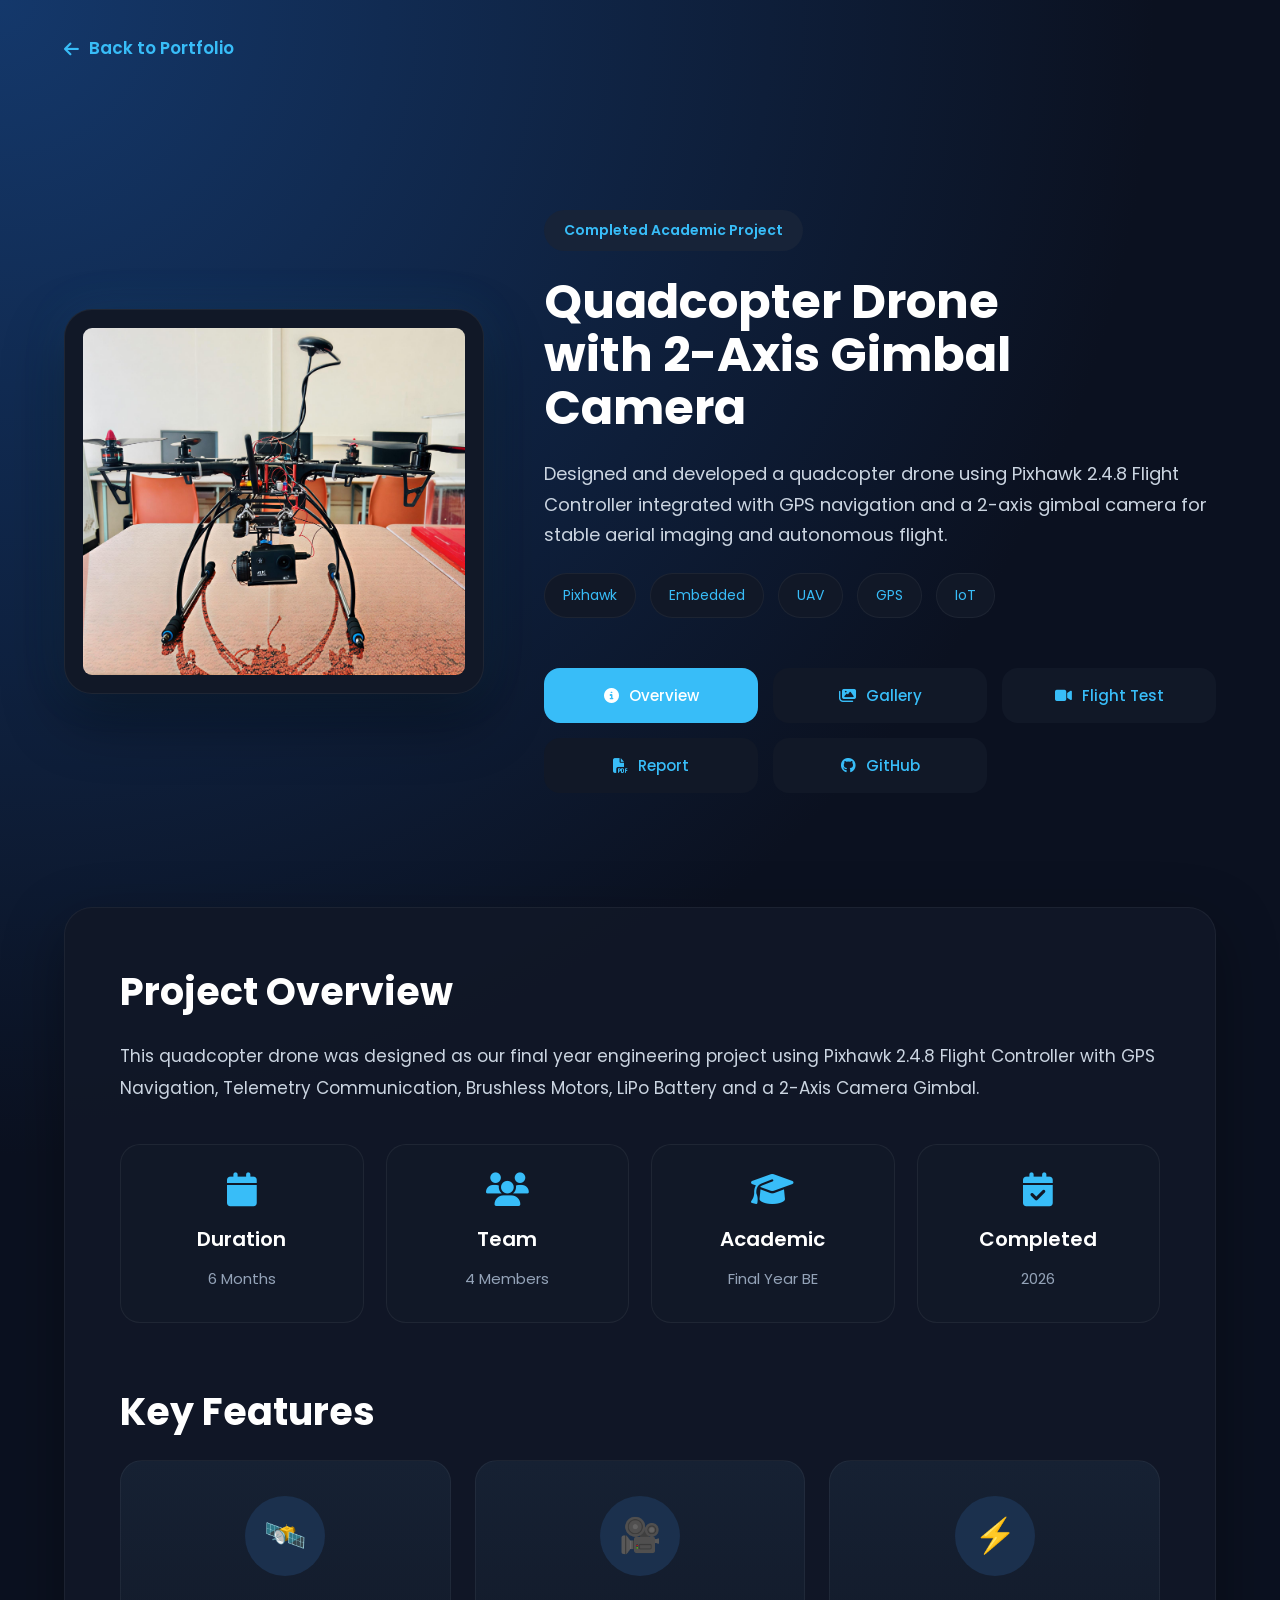
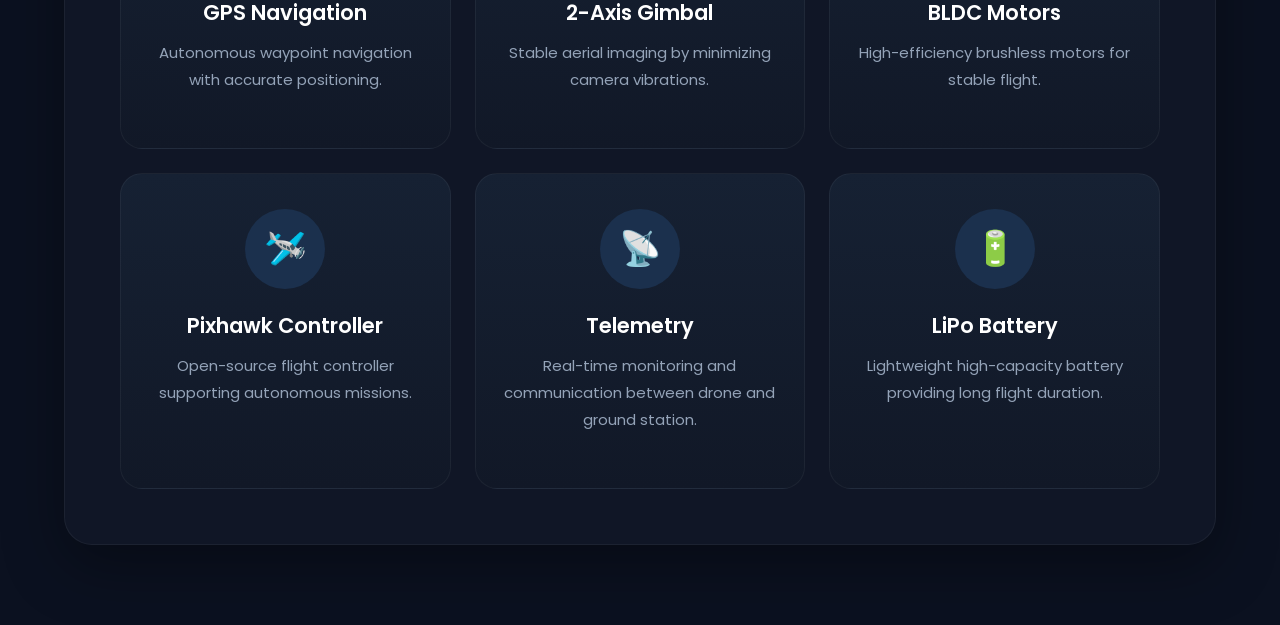
==== project-drone.html @ ba881ea7 "design drone project pages with gallery, videao, and report" ====
<!DOCTYPE html>
<html lang="en">

<head>

    <meta charset="UTF-8">

    <meta name="viewport"
          content="width=device-width, initial-scale=1.0">

    <title>Quadcopter Drone | Shubham Sirsat</title>

    <link rel="stylesheet" href="style.css">

    <link rel="stylesheet" href="css/project.css">

    <link rel="stylesheet"
href="https://cdnjs.cloudflare.com/ajax/libs/font-awesome/6.7.2/css/all.min.css">

</head>

<body>

<!--================ HEADER =================-->

<header class="project-header">

    <a href="index.html#projects"
       class="back-btn">

        <i class="fas fa-arrow-left"></i>

        Back to Portfolio

    </a>

</header>



<!--================ HERO =================-->

<section class="project-hero">

    <!-- LEFT -->

    <div class="project-image">

        <img src="assets/projects/drone/drone-cover.jpg"
             alt="Drone">

    </div>


    <!-- RIGHT -->

    <div class="project-info">

        <span class="project-status">

            Completed Academic Project

        </span>

        <h1>

            Quadcopter Drone
            <br>

            with 2-Axis Gimbal Camera

        </h1>

        <p>

            Designed and developed a quadcopter drone using
            Pixhawk 2.4.8 Flight Controller integrated with
            GPS navigation and a 2-axis gimbal camera
            for stable aerial imaging and autonomous flight.

        </p>


        <div class="project-tags">

            <span>Pixhawk</span>

            <span>Embedded</span>

            <span>UAV</span>

            <span>GPS</span>

            <span>IoT</span>

        </div>


        <!-- ACTION BUTTONS -->

        <div class="hero-buttons">

            <button class="tab-btn active"
                    data-tab="overview">

                <i class="fas fa-circle-info"></i>

                Overview

            </button>

            <button class="tab-btn"
                    data-tab="gallery">

                <i class="fas fa-images"></i>

                Gallery

            </button>

            <button class="tab-btn"
                    data-tab="video">

                <i class="fas fa-video"></i>

                Flight Test

            </button>

            <button class="tab-btn"
                    data-tab="report">

                <i class="fas fa-file-pdf"></i>

                Report

            </button>

            <button class="tab-btn"
                    data-tab="github">

                <i class="fab fa-github"></i>

                GitHub

            </button>

        </div>

    </div>

</section>



<!--================ CONTENT =================-->

<section class="project-content">

    <!-- OVERVIEW -->

    <div class="tab-panel active"
         id="overview">

        <h2>Project Overview</h2>

        <p>

            This quadcopter drone was designed as our
            final year engineering project using Pixhawk 2.4.8
            Flight Controller with GPS Navigation,
            Telemetry Communication,
            Brushless Motors,
            LiPo Battery and a 2-Axis Camera Gimbal.

        </p>



        <!-- DETAILS -->

        <div class="overview-grid">

            <div class="overview-card">

                <i class="fas fa-calendar"></i>

                <h3>Duration</h3>

                <p>6 Months</p>

            </div>

            <div class="overview-card">

                <i class="fas fa-users"></i>

                <h3>Team</h3>

                <p>4 Members</p>

            </div>

            <div class="overview-card">

                <i class="fas fa-graduation-cap"></i>

                <h3>Academic</h3>

                <p>Final Year BE</p>

            </div>

            <div class="overview-card">

                <i class="fas fa-calendar-check"></i>

                <h3>Completed</h3>

                <p>2026</p>

            </div>

        </div>



        <h2 class="feature-title">

            Key Features

        </h2>

        <div class="feature-grid">
            <!-- Feature 1 -->

<div class="feature-card">

    <div class="icon">🛰️</div>

    <h3>GPS Navigation</h3>

    <p>
        Autonomous waypoint navigation with accurate positioning.
    </p>

</div>


<!-- Feature 2 -->

<div class="feature-card">

    <div class="icon">🎥</div>

    <h3>2-Axis Gimbal</h3>

    <p>
        Stable aerial imaging by minimizing camera vibrations.
    </p>

</div>


<!-- Feature 3 -->

<div class="feature-card">

    <div class="icon">⚡</div>

    <h3>BLDC Motors</h3>

    <p>
        High-efficiency brushless motors for stable flight.
    </p>

</div>


<!-- Feature 4 -->

<div class="feature-card">

    <div class="icon">🛩️</div>

    <h3>Pixhawk Controller</h3>

    <p>
        Open-source flight controller supporting autonomous missions.
    </p>

</div>


<!-- Feature 5 -->

<div class="feature-card">

    <div class="icon">📡</div>

    <h3>Telemetry</h3>

    <p>
        Real-time monitoring and communication between drone and ground station.
    </p>

</div>


<!-- Feature 6 -->

<div class="feature-card">

    <div class="icon">🔋</div>

    <h3>LiPo Battery</h3>

    <p>
        Lightweight high-capacity battery providing long flight duration.
    </p>

</div>

</div>

</div>



<!--================ GALLERY =================-->

<div class="tab-panel" id="gallery">

    <h2>Project Gallery</h2>

    <div class="gallery-grid">

<img src="assets/projects/drone/gallery/img1.jpg">

<img src="assets/projects/drone/gallery/img2.jpg">

<img src="assets/projects/drone/gallery/img3.jpg">

<img src="assets/projects/drone/gallery/img4.jpg">

<img src="assets/projects/drone/gallery/img5.jpg">

<img src="assets/projects/drone/gallery/img6.jpg">

</div>
</div>



<!--================ VIDEO =================-->

<div class="tab-panel" id="video">

    <h2>Flight Testing</h2>
<div class="video-box">

<video controls>

<source src="assets/projects/drone/video/flight-test.mp4"
type="video/mp4">

</video>

</div>

</div>



<!--================ REPORT =================-->

<div class="tab-panel" id="report">

    <div class="report-card">

        <i class="fas fa-file-pdf"></i>

        <h3>Project Report</h3>

        <p>

            View the complete project report including
            hardware design, block diagram, methodology,
            implementation and testing.

        </p>

        <a href="assets/projects/drone/report/drone-report.pdf"
           target="_blank"
           class="resource-btn">

            View Report

        </a>

    </div>

</div>



<!--================ GITHUB =================-->

<div class="tab-panel" id="github">

    <div class="github-card">

        <i class="fab fa-github"></i>

        <h3>Source Code</h3>

        <p>

            Explore the project source code,
            documentation and implementation details
            on GitHub.

        </p>

        <a href="#"
           class="resource-btn">

            Open GitHub

        </a>

    </div>

</div>

</section>



<script src="js/project.js"></script>

</body>

</html>
---- style.css ----
@import url('https://fonts.googleapis.com/css2?family=Poppins:wght@300;400;500;600;700;800&display=swap');

*{
    margin:0;
    padding:0;
    box-sizing:border-box;
    font-family:'Poppins',sans-serif;
}

html{
    scroll-behavior: smooth;
}

section{
    scroll-margin-top:80px;
}

body{
    background:#0B1120;
    color:white;
    overflow-x:hidden;
}
/* ===========================
        NAVIGATION BAR
=========================== */

.header{
    

    position:fixed;
    top:0;
    left:0;

    width:100%;

    z-index:1000;

    background:rgba(11,17,32,0.85);

    backdrop-filter:blur(10px);

    border-bottom:1px solid rgba(255,255,255,.08);
}

.navbar{

    max-width:1400px;

    margin:auto;

    height:90px;

    display:flex;

    justify-content:space-between;

    align-items:center;

    padding:0 40px;
}

.logo{

    text-decoration:none;

    font-size:34px;

    font-weight:800;

    color:white;

    letter-spacing:2px;

    transition:.3s;
}

.logo span{

    color:#38BDF8;
}

.logo:hover{

    transform:scale(1.08);
}

.nav-menu{

    display:flex;

    list-style:none;

    gap:35px;
}

.nav-menu a{

    text-decoration:none;

    color:white;

    font-size:17px;

    transition:.3s;
}

.nav-menu a:hover{

    color:#38BDF8;
}

.resume-btn{

    text-decoration:none;

    color:white;

    padding:12px 28px;

    border-radius:50px;

    background:#38BDF8;

    font-weight:600;

    transition:.3s;
}

.resume-btn:hover{

    transform:translateY(-3px);

    box-shadow:0 10px 25px rgba(56,189,248,.35);
}
/*==========================
        HERO SECTION
==========================*/


.hero{

    width:100%;
    min-height:calc(100vh - 65px);

    display:flex;
    justify-content:space-between;
    align-items:center;

    padding:100px 8% 0px;

    gap:60px;
}
.hero-content{

    width:55%;

    padding-top:20px;
}

.hero-badge{

    display:inline-block;

    padding:10px 18px;

    border-radius:50px;

    background:rgba(56,189,248,.12);

    border:1px solid rgba(56,189,248,.35);

    color:#38BDF8;

    margin-bottom:10px;

    font-size:15px;

    font-weight:600;
}
.hero-greeting{

    color:#38BDF8;

    font-size:20px;

    margin:0 0 15px;
}

.hero h1{
    font-size:54px;
    line-height:1.1;
    margin-bottom:8px;
}

.hero h1 span{

    color:#38BDF8;
}

.hero-role{

    .cursor{

    color:#38BDF8;

    animation:blink .8s infinite;
}

@keyframes blink{

    50%{

        opacity:0;
    }

}

    font-size:24px;

    font-weight:600;

    color:#D1D5DB;

    margin-bottom:15px;
}


.hero-description{

    font-size:16px;

    line-height:1.8;

    color:#94A3B8;

    max-width:560px;

    margin-bottom:25px;
}

.hero-buttons{

    display:flex;

    gap:20px;
}
/*==========================
      SOCIAL ICONS
==========================*/

.hero-social{

    display:flex;

    gap:18px;

    margin-top:35px;
}

.hero-social a{

    width:52px;

    height:52px;

    border-radius:50%;

    display:flex;

    justify-content:center;

    align-items:center;

    text-decoration:none;

    background:#111827;

    color:#38BDF8;

    border:1px solid rgba(56,189,248,.3);

    font-size:20px;

    transition:.35s;
}

.hero-social a:hover{

    background:#38BDF8;

    color:white;

    transform:translateY(-8px);

    box-shadow:0 12px 25px rgba(56,189,248,.4);
}

.btn{

    text-decoration:none;

    padding:13px 28px;

    border-radius:50px;

    font-weight:600;

    transition:.3s;
}

.btn-primary{

    background:#38BDF8;

    color:white;
}

.btn-primary:hover{

    transform:translateY(-5px);

    box-shadow:0 10px 30px rgba(56,189,248,.4);
}

.btn-secondary{

    border:2px solid #38BDF8;

    color:white;
}

.btn-secondary:hover{

    background:#38BDF8;
}
.hero-image{

    flex:1;

    display:flex;

    justify-content:center;

    align-items:center;

    position:relative;
}
.hero-image img{

    width:410px;

    height:410px;

    object-fit:cover;

    border-radius:50%;

    border:5px solid #38BDF8;

    box-shadow:
    0 0 30px rgba(56,189,248,.35),
    0 0 70px rgba(56,189,248,.18);

    transition:.4s;
}

.hero-image img:hover{

    transform:scale(1.03);
}

.tech{

    position:absolute;

    padding:10px 18px;

    background:#111827;

    border:1px solid rgba(56,189,248,.35);

    border-radius:50px;

    color:#38BDF8;

    font-size:15px;

    font-weight:600;

    box-shadow:0 10px 25px rgba(0,0,0,.25);

    animation:float 4s ease-in-out infinite;
}

.python{

    top:0;
    left:50%;
    transform:translateX(-50%);
}

.html{

    top:90px;
    left:20px;
}

.css{

    bottom:90px;
    left:30px;
}

.esp{

    top:90px;
    right:20px;
}

.matlab{

    bottom:90px;
    right:10px;
}

.iot{

    bottom:0;
    left:50%;
    transform:translateX(-50%);
}
@keyframes float{

    0%{

        transform:translateY(0px);
    }

    50%{

        transform:translateY(-12px);
    }

    100%{

        transform:translateY(0px);
    }

}

/*==========================
        ABOUT
==========================*/

.about{

    padding:85px 3.5%;

}

.section-title{

    text-align:center;

    margin-bottom:25px;

}

.section-title h2{

    font-size:42px;

    color:#fff;

}

.section-title p{

    color:#38BDF8;

    margin-top:2px;

    font-size:18px;

}

.about-container{

    display:grid;

    grid-template-columns:1.3fr 1fr;

    gap:50px;

    align-items:start;

}

.about-text{

    background:#111827;

    padding:35px;

    border-radius:20px;

    border:1px solid rgba(255,255,255,.08);

}

.about-text h3{

    font-size:28px;

    margin-bottom:20px;

    color:#38BDF8;

}

.about-text p{

    color:#CBD5E1;

    line-height:1.9;

    margin-bottom:18px;

    font-size:17px;

}

.about-cards{

    display:grid;

    grid-template-columns:repeat(2,1fr);

    gap:20px;

}

.about-card{

    background:#111827;

    padding:28px;

    border-radius:20px;

    border:1px solid rgba(255,255,255,.08);

    transition:.3s;

}

.about-card:hover{

    transform:translateY(-8px);

    border-color:#38BDF8;

}

.about-card h4{

    font-size:20px;

    margin-bottom:15px;

    color:#38BDF8;

}

.about-card p{

    color:#CBD5E1;

    line-height:1.7;

}

.skills,
.projects,
.contact{

    padding:100px 8%;

    min-height:300px;

}

/*======================================
        CERTIFICATIONS
=======================================*/

.certifications{

    padding:100px 8%;

}

.certificate-filters{

    display:flex;

    justify-content:center;

    flex-wrap:wrap;

    gap:15px;

    margin-top:45px;

    margin-bottom:55px;

}

.filter-btn{

    padding:10px 22px;

    border:none;

    border-radius:30px;

    background:#1f2937;

    color:#d1d5db;

    cursor:pointer;

    font-size:15px;

    font-weight:600;

    transition:
        background-color .3s ease,
        color .3s ease,
        transform .25s ease,
        box-shadow .25s ease;

}

.filter-btn:hover{

    transform:translateY(-2px);

    box-shadow:0 10px 20px rgba(56,189,248,.18);

}

.filter-btn.active{

    background:#38bdf8;

    color:#0f172a;

    box-shadow:0 8px 20px rgba(56,189,248,.30);

}

.certificate-container{

    display:grid;

    grid-template-columns:repeat(auto-fit,minmax(260px,280px));

    justify-content:center;

    gap:25px;

}

/*======================================
        CERTIFICATE CARD
=======================================*/

.certificate-card{

    width:270px;

    background:#161b22;

    border-radius:18px;

    overflow:hidden;


    transition:
        transform .35s ease,
        box-shadow .35s ease,
        border-color .35s ease;

    border:1px solid rgba(255,255,255,.08);

    cursor:pointer;

}


.certificate-card:hover{

    transform:translateY(-8px);

    border-color:#38bdf8;

    box-shadow:
        0 18px 35px rgba(0,0,0,.35),
        0 0 18px rgba(56,189,248,.15);

}

.certificate-image{

    width:100%;

    height:150px;

    overflow:hidden;

}

.certificate-image img{

    width:100%;
    height:100%;
    object-fit:contain;
    background:white;
    padding:8px;

    transition: transform .35s ease;

}
.certificate-card:hover img{

    transform:scale(1.08);

}

.certificate-info{

    padding:15px;

}

.certificate-info h3{

    font-size:17px;

    margin-bottom:6px;

    color:white;

}

.certificate-info p{

    color:#9ca3af;

    font-size:14px;

    margin-bottom:15px;

}

.certificate-info a{

    text-decoration:none;

    

    font-weight:600;

    font-size:14px;

}

.certificate-info a:hover{

    color:white;

}

.certificate-footer{

    display:flex;

    justify-content:space-between;

    align-items:center;

    margin-top:18px;

}

.certificate-year{

    color:#9ca3af;

    font-size:13px;

}

.certificate-btn{

    display:flex;
    align-items:center;
    justify-content:center;

    min-width:90px;
    height:36px;

    background:#38bdf8;

    color:#0f172a !important;

    text-decoration:none;

    border-radius:8px;

    font-size:13px;

    font-weight:700;

    transition:.3s;

}

.certificate-btn:hover{

    background:white;

    color:#0f172a !important;

    transform:translateY(-2px);

}
.certificate-card{
    cursor: pointer;
}
.certificate-card:focus-visible{

    outline:2px solid #38bdf8;

    outline-offset:4px;

}







/*======================================
            SKILLS
======================================*/

.skills{

    padding:100px 10%;

}

.skills-container{

    display:grid;

    grid-template-columns:repeat(2,1fr);

    gap:30px;

    margin-top:50px;

}

.skill-card{

    background:#161b22;

    border:1px solid rgba(255,255,255,.08);

    border-radius:18px;

    padding:30px;

    transition:
        transform .35s ease,
        box-shadow .35s ease,
        border-color .35s ease;

}

.skill-card:hover{

    transform:translateY(-8px);

    border-color:#38bdf8;

    box-shadow:0 20px 40px rgba(56,189,248,.15);

}

.skill-card h3{

    color:white;

    margin-bottom:20px;

    font-size:22px;

}

.skill-tags{

    display:flex;

    flex-wrap:wrap;

    gap:12px;

}

.skill-tags span{

    background:#0f172a;

    color:#38bdf8;

    border:1px solid rgba(56,189,248,.35);

    padding:10px 18px;

    border-radius:999px;

    font-size:14px;

    font-weight:600;

    transition:.3s;

}

.skill-tags span:hover{

    background:#38bdf8;

    color:#0f172a;

    transform:translateY(-3px);

}

/*================ PROJECTS ================*/

.projects{

    padding:100px 10%;

}

.projects-container{

    display:flex;

    flex-wrap:wrap;

    justify-content:center;

    gap:35px;

}

.project-card{

    width:380px;

    background:#111827;

    border-radius:20px;

    overflow:hidden;

    border:1px solid rgba(255,255,255,.06);

    transition:.35s;

}

.project-card:hover{

    transform:translateY(-10px);

    box-shadow:0 20px 40px rgba(0,0,0,.35);

}

.project-card img{

    width:100%;

    height:220px;

    object-fit:contain;

    background:#0b1120;

    padding:15px;

}

.project-content{

    padding:22px;

}

.project-content h3{

    font-size:24px;

    line-height:1.4;

    margin-bottom:15px;

}

.project-content p{

    color:#cbd5e1;

    font-size:15px;

    line-height:1.7;

    margin-bottom:20px;

}

.project-tags{

    display:flex;

    flex-wrap:wrap;

    gap:10px;

    margin-bottom:25px;

}

.project-tags span{

    background:#1f2937;

    color:#38bdf8;

    border-radius:30px;

    padding:8px 14px;

    font-size:14px;

}

.project-btn{

    display:block;

    width:100%;

    text-align:center;

    text-decoration:none;

    padding:14px;

    border-radius:12px;

    background:#38bdf8;

    color:#fff;

    font-weight:600;

    transition:.3s;

}

.project-btn:hover{

    background:#0ea5e9;

}
---- css/project.css ----
/*==========================================================
            PROJECT PAGE CSS
            PART 1
            Author : ChatGPT
==========================================================*/


/*==================== GOOGLE FONT ====================*/

@import url('https://fonts.googleapis.com/css2?family=Poppins:wght@300;400;500;600;700;800&display=swap');


/*==================== RESET ====================*/

*{

    margin:0;

    padding:0;

    box-sizing:border-box;

}

html{

    scroll-behavior:smooth;

}

body{

    font-family:'Poppins',sans-serif;

    background:
    radial-gradient(circle at top left,#14386b 0%,#0b1120 45%),
    radial-gradient(circle at bottom right,#07152f 0%,transparent 40%),
    #0b1120;

    color:#ffffff;

    overflow-x:hidden;

}


/*==================== VARIABLES ====================*/

:root{

    --primary:#38bdf8;

    --card:#111827;

    --card2:#172338;

    --text:#cbd5e1;

    --radius:22px;

}


/*==================== HEADER ====================*/

.project-header{

    width:90%;

    max-width:1300px;

    margin:auto;

    padding:35px 0;

}

.back-btn{

    display:inline-flex;

    align-items:center;

    gap:10px;

    color:var(--primary);

    text-decoration:none;

    font-size:17px;

    font-weight:600;

    transition:.35s;

}

.back-btn:hover{

    transform:translateX(-6px);

    color:white;

}


/*==================== HERO ====================*/

.project-hero{

    width:90%;

    max-width:1300px;

    margin:auto;

    min-height:calc(100vh - 90px);

    display:grid;

    grid-template-columns:420px 1fr;

    align-items:center;

    gap:60px;

    padding:20px 0;

}


/*==================== IMAGE ====================*/

.project-image{

    display:flex;

    justify-content:center;

    align-items:center;

}

.project-image img{

    width:100%;

    max-width:450px;

    border-radius:28px;

    background:var(--card);

    padding:18px;

    border:1px solid rgba(255,255,255,.06);

    box-shadow:

    0 25px 60px rgba(0,0,0,.40),

    0 0 45px rgba(56,189,248,.10);

    transition:.45s;

}

.project-image img:hover{

    transform:

    translateY(-8px)

    scale(1.02);

}


/*==================== RIGHT SIDE ====================*/

.project-info{

    display:flex;

    flex-direction:column;

    justify-content:center;

}


/*==================== STATUS ====================*/

.project-status{

    width:max-content;

    padding:10px 20px;

    background:#172338;

    color:var(--primary);

    border-radius:40px;

    font-size:14px;

    font-weight:600;

    margin-bottom:25px;

}


/*==================== TITLE ====================*/

.project-info h1{

    font-size:48px;

    line-height:1.1;

    margin-bottom:20px;

}


/*==================== DESCRIPTION ====================*/

.project-info p{

    color:var(--text);

    line-height:1.7;

    font-size:18px;

    max-width:680px;
     margin-top:5px;

}


/*==================== TAGS ====================*/

.project-tags{

    display:flex;

    flex-wrap:wrap;

    gap:14px;

    margin-top:22px;

}

.project-tags span{

    background:var(--card);

    color:var(--primary);

    padding:11px 18px;

    border-radius:50px;

    border:1px solid rgba(255,255,255,.05);

    transition:.35s;

    font-size:14px;

}

.project-tags span:hover{

    background:var(--primary);

    color:white;

}


/*==================== HERO BUTTONS ====================*/

.hero-buttons{

    display:grid;

    grid-template-columns:repeat(3,1fr);

    gap:15px;

    margin-top:25px;

}

.tab-btn{

    border:none;

    cursor:pointer;

    border-radius:16px;

    background:var(--card);

    color:var(--primary);

    padding:16px;

    font-size:15px;

    font-weight:500;

    transition:.35s;

    display:flex;

    justify-content:center;

    align-items:center;

    gap:10px;

}

.tab-btn:hover{

    background:var(--primary);

    color:white;

    transform:translateY(-5px);

}

.tab-btn.active{

    background:var(--primary);

    color:white;

}


/*==================== CONTENT BOX ====================*/

.project-content{

    width:90%;

    max-width:1300px;

    margin:0 auto 80px;

    background:rgba(17,24,39,.95);

    border-radius:28px;

    padding:55px;

    border:1px solid rgba(255,255,255,.05);

    box-shadow:

    0 20px 60px rgba(0,0,0,.35);

}


/*==================== PANELS ====================*/

.tab-panel{

    display:none;

}

.tab-panel.active{

    display:block;

    animation:fade .45s;

}

@keyframes fade{

    from{

        opacity:0;

        transform:translateY(20px);

    }

    to{

        opacity:1;

        transform:none;

    }

}
/*==========================================================
            PART 2
            OVERVIEW + FEATURES
==========================================================*/


/*==================== SECTION TITLES ====================*/

.project-content h2{

    font-size:38px;

    font-weight:700;

    margin-bottom:20px;

}

.project-content p{

    color:var(--text);

    font-size:17px;

    line-height:1.9;

}

.feature-title{

    margin-top:60px;

    margin-bottom:30px;

}


/*==================== OVERVIEW GRID ====================*/

.overview-grid{

    display:grid;

    grid-template-columns:repeat(4,1fr);

    gap:22px;

    margin-top:40px;

}


/*==================== OVERVIEW CARD ====================*/

.overview-card{

    background:var(--card);

    border:1px solid rgba(255,255,255,.06);

    border-radius:20px;

    padding:28px 20px;

    text-align:center;

    transition:.35s;

}

.overview-card:hover{

    transform:translateY(-8px);

    border-color:var(--primary);

    box-shadow:

    0 15px 35px rgba(56,189,248,.15);

}

.overview-card i{

    font-size:34px;

    color:var(--primary);

    margin-bottom:18px;

}

.overview-card h3{

    font-size:20px;

    margin-bottom:12px;

    font-weight:600;

}

.overview-card p{

    margin:0;

    color:#94a3b8;

    font-size:15px;

}


/*==================== FEATURE GRID ====================*/

.feature-grid{

    display:grid;

    grid-template-columns:repeat(3,1fr);

    gap:24px;

}


/*==================== FEATURE CARD ====================*/

.feature-card{

    background:linear-gradient(
        180deg,
        #162133,
        #111827
    );

    border:1px solid rgba(255,255,255,.05);

    border-radius:22px;

    padding:35px 25px;

    text-align:center;

    transition:.35s;

}

.feature-card:hover{

    transform:translateY(-8px);

    border-color:var(--primary);

    box-shadow:

    0 18px 40px rgba(56,189,248,.18);

}


/*==================== ICON ====================*/

.feature-card .icon{

    width:80px;

    height:80px;

    border-radius:50%;

    margin:auto;

    display:flex;

    justify-content:center;

    align-items:center;

    background:#1b304d;

    color:var(--primary);

    font-size:34px;

    margin-bottom:22px;

}


/*==================== FEATURE TITLE ====================*/

.feature-card h3{

    font-size:21px;

    margin-bottom:12px;

    font-weight:600;

}


/*==================== FEATURE DESCRIPTION ====================*/

.feature-card p{

    color:#94a3b8;

    font-size:15px;

    line-height:1.8;

}


/*==================== RESPONSIVE ====================*/

@media(max-width:992px){

.overview-grid{

grid-template-columns:repeat(2,1fr);

}

.feature-grid{

grid-template-columns:repeat(2,1fr);

}

}


@media(max-width:768px){

.project-content{

width:95%;

padding:30px;

}

.project-content h2{

font-size:30px;

}

.overview-grid{

grid-template-columns:1fr;

}

.feature-grid{

grid-template-columns:1fr;

}

.feature-card{

padding:30px 20px;

}

}

/*==========================================================
                    PART 3
        GALLERY • VIDEO • REPORT • GITHUB
==========================================================*/


/*==================== GALLERY ====================*/

.gallery-grid{

display:grid;

grid-template-columns:repeat(3,1fr);

gap:22px;

margin-top:35px;

}

.gallery-grid img{

width:100%;

height:240px;

object-fit:contain;

background:#111827;

padding:12px;

border-radius:18px;

transition:.35s;

cursor:pointer;

}

.gallery-grid img:hover{

    transform:translateY(-8px) scale(1.03);

    border-color:var(--primary);

    box-shadow:0 18px 40px rgba(56,189,248,.25);

}


/*==================== VIDEO ====================*/

.video-box{

width:100%;

max-width:900px;

margin:35px auto;

background:#111827;

padding:15px;

border-radius:20px;

}

.video-box{

width:100%;

max-width:900px;

margin:35px auto;

background:#111827;

padding:15px;

border-radius:20px;

}


/*==================== REPORT ====================*/

.report-card{

    background:var(--card);

    border-radius:25px;

    border:1px solid rgba(255,255,255,.05);

    padding:55px;

    text-align:center;

}

.report-card i{

    font-size:70px;

    color:var(--primary);

    margin-bottom:25px;

}

.report-card h3{

    font-size:30px;

    margin-bottom:15px;

}

.report-card p{

    max-width:650px;

    margin:auto;

    margin-bottom:35px;

}


/*==================== GITHUB ====================*/

.github-card{

    background:var(--card);

    border-radius:25px;

    border:1px solid rgba(255,255,255,.05);

    padding:55px;

    text-align:center;

}

.github-card i{

    font-size:72px;

    color:var(--primary);

    margin-bottom:25px;

}

.github-card h3{

    font-size:30px;

    margin-bottom:15px;

}

.github-card p{

    max-width:650px;

    margin:auto;

    margin-bottom:35px;

}


/*==================== BUTTON ====================*/

.resource-btn{

    display:inline-flex;

    justify-content:center;

    align-items:center;

    gap:10px;

    background:var(--primary);

    color:white;

    text-decoration:none;

    padding:16px 34px;

    border-radius:50px;

    font-size:16px;

    font-weight:600;

    transition:.35s;

}

.resource-btn:hover{

    transform:translateY(-5px);

    box-shadow:0 18px 35px rgba(56,189,248,.35);

}


/*==================== SCROLLBAR ====================*/

::-webkit-scrollbar{

    width:10px;

}

::-webkit-scrollbar-track{

    background:#0b1120;

}

::-webkit-scrollbar-thumb{

    background:var(--primary);

    border-radius:20px;

}


/*==================== MOBILE ====================*/

@media(max-width:768px){

.project-hero{

grid-template-columns:1fr;

gap:40px;

text-align:center;

}

.project-status{

margin:auto;

margin-bottom:20px;

}

.project-info h1{

font-size:34px;

}

.project-tags{

justify-content:center;

}

.hero-buttons{

grid-template-columns:1fr;

}

.gallery-grid{

grid-template-columns:1fr;

}

.report-card,

.github-card{

padding:30px;

}

.report-card h3,

.github-card h3{

font-size:24px;

}

.resource-btn{

width:100%;

}

}
/*================ LIGHTBOX ================*/

.lightbox{

    position:fixed;

    top:0;

    left:0;

    width:100%;

    height:100%;

    background:rgba(0,0,0,.92);

    display:none;

    justify-content:center;

    align-items:center;

    z-index:9999;

    cursor:pointer;

}

.lightbox img{

    max-width:90%;

    max-height:90%;

    border-radius:20px;

    box-shadow:0 25px 60px rgba(0,0,0,.5);

}
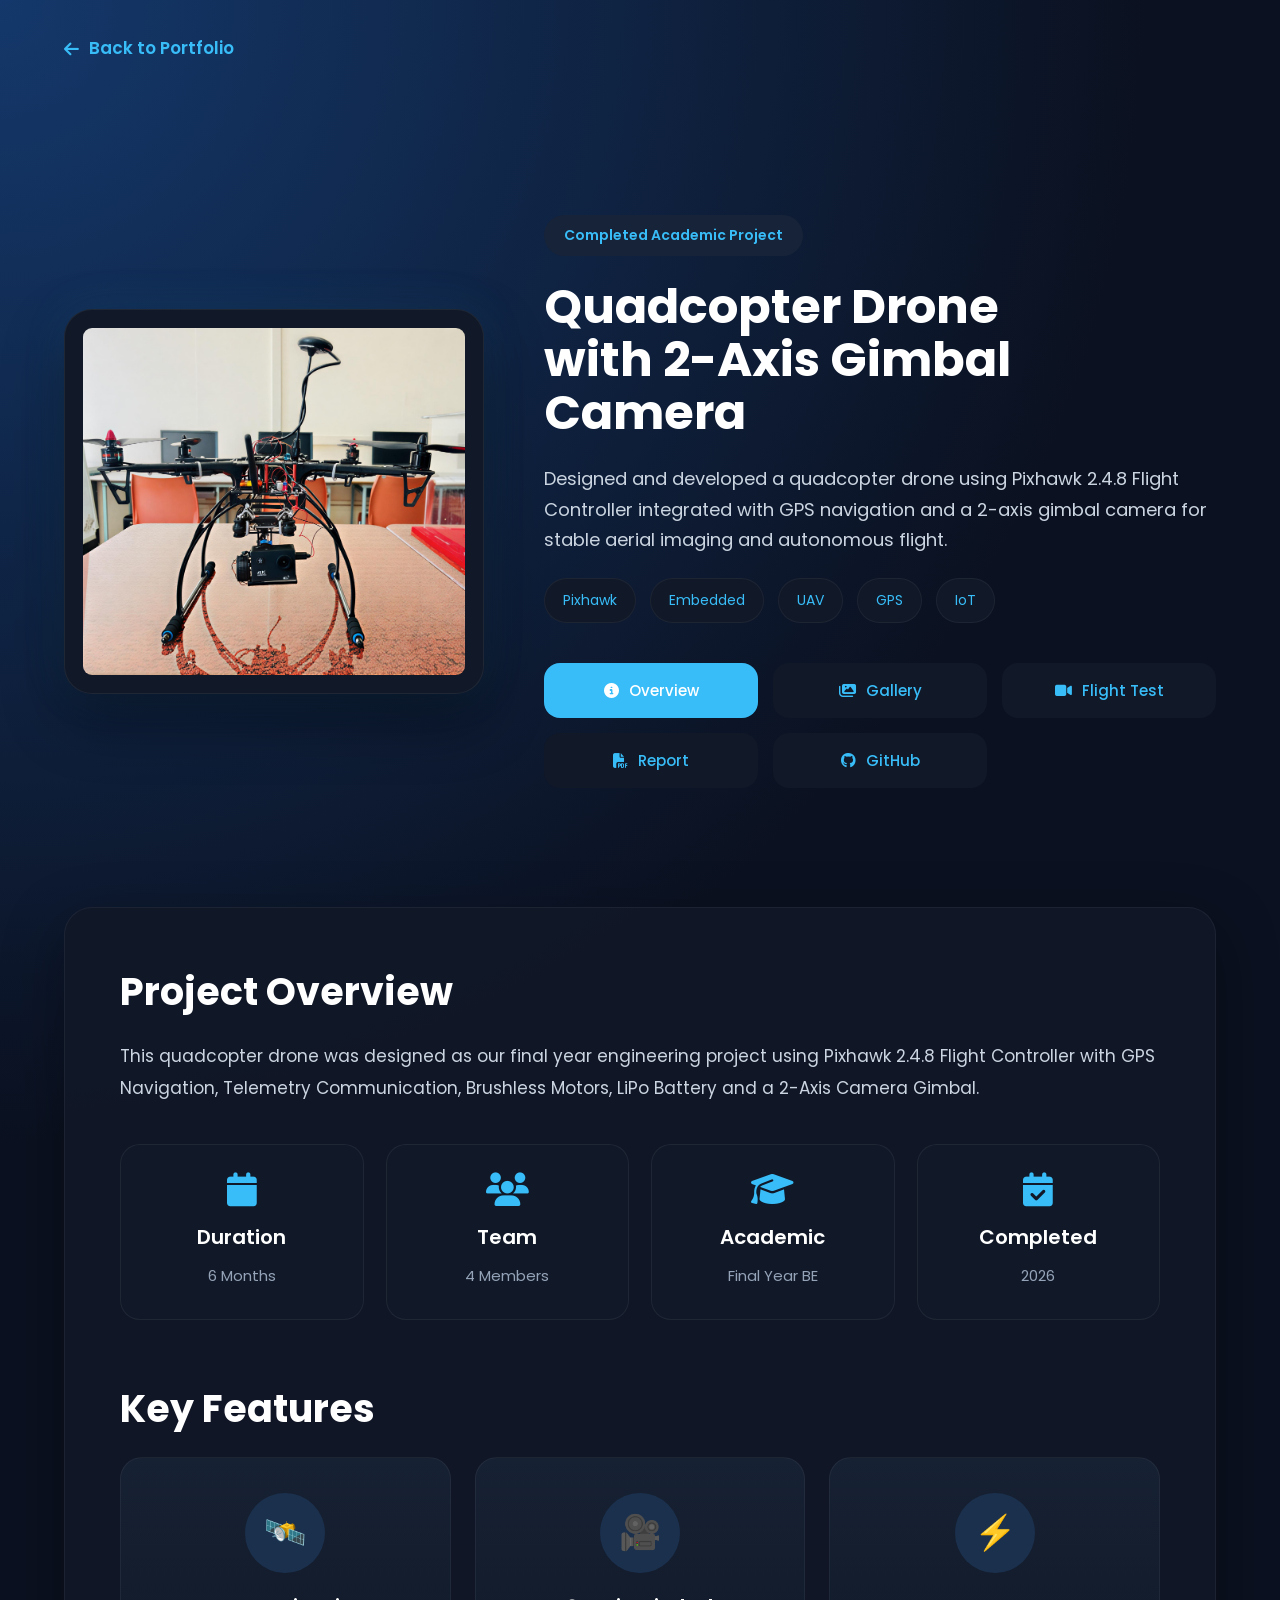
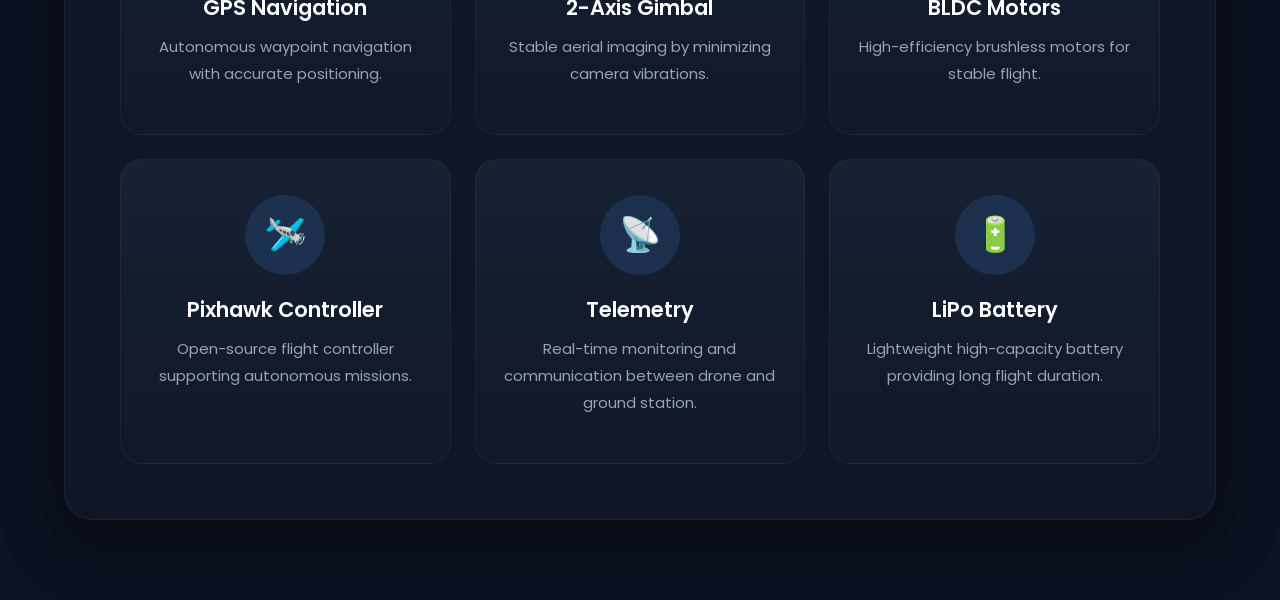
==== commit 835cbaf7: "added github link of drone project" ====
--- a/project-drone.html
+++ b/project-drone.html
@@ -422,7 +422,7 @@
 
         </p>
 
-        <a href="#"
+        <a href="https://github.com/sirsatshubham9359/quadcopter-drone-2-axis-gimbal?utm_source=chatgpt.com"
            class="resource-btn">
 
             Open GitHub
--- a/style.css
+++ b/style.css
@@ -454,7 +454,7 @@
 
 .about{
 
-    padding:85px 3.5%;
+    padding:60px 4%;
 
 }
 
@@ -596,7 +596,7 @@
 
 .certifications{
 
-    padding:100px 8%;
+    padding:80px 10%;
 
 }
 
@@ -859,7 +859,7 @@
 
 .skills{
 
-    padding:100px 10%;
+    padding:84px 5% 40px;
 
 }
 
@@ -956,10 +956,9 @@
 
 .projects{
 
-    padding:100px 10%;
-
-}
-
+    padding:30px 10% 90px;
+
+}
 .projects-container{
 
     display:flex;
@@ -974,122 +973,825 @@
 
 .project-card{
 
-    width:380px;
+    width:330px;
 
     background:#111827;
 
+    border-radius:18px;
+
+    overflow:hidden;
+
+    border:1px solid rgba(255,255,255,.06);
+
+    transition:.35s;
+
+}
+
+.project-card:hover{
+
+    transform:translateY(-10px);
+
+    box-shadow:0 20px 40px rgba(0,0,0,.35);
+
+}
+
+.project-card img{
+
+    width:100%;
+
+    height:180px;
+
+    object-fit:contain;
+
+    background:#0b1120;
+
+    padding:10px;
+
+}
+
+.project-content{
+
+    padding:15px;
+
+}
+
+.project-content h3{
+
+    font-size:19px;
+
+    line-height:1.25;
+
+    margin-bottom:8px;
+
+}
+
+.project-content p{
+
+    color:#cbd5e1;
+
+    font-size:14px;
+
+    line-height:1.5;
+
+    margin-bottom:12px;
+
+}
+
+.project-tags{
+
+    display:flex;
+
+    flex-wrap:wrap;
+
+    gap:6px;
+
+    margin-bottom:15px;
+
+}
+
+.project-tags span{
+
+    background:#1f2937;
+
+    color:#38bdf8;
+
     border-radius:20px;
 
-    overflow:hidden;
-
-    border:1px solid rgba(255,255,255,.06);
+    padding:6px 10px;
+
+    font-size:12px;
+
+}
+
+.project-btn{
+
+    display:block;
+
+    width:100%;
+
+    text-align:center;
+
+    text-decoration:none;
+
+    padding:10px;
+
+    border-radius:12px;
+
+    background:#38bdf8;
+
+    color:#fff;
+
+    font-weight:600;
+
+    transition:.3s;
+
+}
+
+.project-btn:hover{
+
+    background:#0ea5e9;
+
+}
+
+/*======================================
+            CONTACT
+======================================*/
+
+.contact{
+
+    padding:20px 10%;
+
+}
+
+.contact-container{
+
+    display:grid;
+
+    grid-template-columns:0.8fr 1fr;
+
+    gap:18px;
+
+    margin-top:20px;
+
+    align-items:start;
+
+}
+
+/*================ LEFT CARD ================*/
+
+.contact-card{
+
+    background:#161b22;
+
+    border:1px solid rgba(255,255,255,.08);
+
+    border-radius:22px;
+
+    padding:16px;
 
     transition:.35s;
 
 }
 
-.project-card:hover{
-
-    transform:translateY(-10px);
-
-    box-shadow:0 20px 40px rgba(0,0,0,.35);
-
-}
-
-.project-card img{
+.contact-card:hover{
+
+    transform:translateY(-8px);
+
+    border-color:#38bdf8;
+
+    box-shadow:0 20px 45px rgba(56,189,248,.18);
+
+}
+
+.contact-badge{
+
+    display:inline-block;
+
+    background:rgba(56,189,248,.12);
+
+    color:#38bdf8;
+
+    border:1px solid rgba(56,189,248,.25);
+
+    padding:10px 18px;
+
+    border-radius:40px;
+
+    font-size:14px;
+
+    font-weight:600;
+
+    margin-bottom:25px;
+
+}
+
+.contact-card h2{
+
+    font-size:22px;
+
+    margin-bottom:10px;
+
+}
+
+.contact-text{
+
+    color:#94a3b8;
+
+    font-size:14px;
+
+    line-height:1.5;
+
+    margin-bottom:12px;
+
+}
+
+/*================ CONTACT INFO ================*/
+
+.contact-info{
+
+    display:flex;
+
+    flex-direction:column;
+
+    gap:20px;
+
+}
+
+.contact-item{
+
+    display:flex;
+
+    align-items:center;
+
+    justify-content:space-between;
+
+    gap:18px;
+
+    background:#0f172a;
+
+    padding:8px 10px;
+
+    border-radius:16px;
+
+    transition:.3s;
+
+}
+
+.contact-item:hover{
+
+    transform:translateX(8px);
+
+}
+
+.contact-icon{
+
+    width:36px;
+
+    height:36px;
+
+    border-radius:50%;
+
+    background:#38bdf8;
+
+    color:white;
+
+    display:flex;
+
+    justify-content:center;
+
+    align-items:center;
+
+    font-size:14px;
+
+}
+
+.contact-item h4{
+
+    font-size:18px;
+
+    margin-bottom:5px;
+
+}
+
+.contact-item p{
+
+    color:#94a3b8;
+
+    font-size:15px;
+
+}
+
+.copy-btn{
+
+    background:#38bdf8;
+
+    color:white;
+
+    border:none;
+
+    padding:10px 18px;
+
+    border-radius:10px;
+
+    cursor:pointer;
+
+    font-weight:600;
+
+    transition:.3s;
+
+}
+
+.copy-btn:hover{
+
+    background:#0ea5e9;
+
+}
+
+/*================ SOCIAL ================*/
+
+.contact-social{
+
+    display:flex;
+
+    gap:18px;
+
+    margin-top:18px;
+
+}
+
+.contact-social a{
+
+    width:52px;
+
+    height:52px;
+
+    border-radius:50%;
+
+    background:#0f172a;
+
+    color:#38bdf8;
+
+    display:flex;
+
+    justify-content:center;
+
+    align-items:center;
+
+    font-size:20px;
+
+    transition:.35s;
+
+    text-decoration:none;
+
+}
+
+.contact-social a:hover{
+
+    background:#38bdf8;
+
+    color:white;
+
+    transform:translateY(-8px);
+
+}
+
+/*================ RIGHT CARD ================*/
+
+.contact-form-card{
+
+    background:#161b22;
+
+    border:1px solid rgba(255,255,255,.08);
+
+    border-radius:22px;
+
+    padding:16px;
+
+    transition:.35s;
+
+}
+
+.contact-form-card:hover{
+
+    transform:translateY(-8px);
+
+    border-color:#38bdf8;
+
+    box-shadow:0 20px 45px rgba(56,189,248,.18);
+
+}
+.contact-form-card h2{
+
+    font-size:22px;
+
+    margin-bottom:16px;
+
+}
+
+
+/*================ INPUTS ================*/
+
+.input-group{
+
+    position:relative;
+
+    margin-bottom:18px;
+
+}
+
+.input-group input,
+.input-group textarea{
 
     width:100%;
 
-    height:220px;
-
-    object-fit:contain;
-
-    background:#0b1120;
-
-    padding:15px;
-
-}
-
-.project-content{
-
-    padding:22px;
-
-}
-
-.project-content h3{
+    background:#0f172a;
+
+    border:2px solid rgba(255,255,255,.08);
+
+    border-radius:14px;
+
+       padding:12px 14px;
+
+    color:white;
+
+    font-size:16px;
+
+    outline:none;
+
+    transition:.35s;
+
+    resize:none;
+
+}
+
+.input-group textarea{
+
+    min-height:70px;
+
+}
+
+.input-group label{
+
+    position:absolute;
+
+    left:16px;
+
+    top:18px;
+
+    color:#94a3b8;
+
+    pointer-events:none;
+
+    transition:.3s;
+
+    background:#161b22;
+
+    padding:0 6px;
+
+}
+
+/* Floating Label */
+
+.input-group input:focus,
+.input-group textarea:focus{
+
+    border-color:#38bdf8;
+
+    box-shadow:0 0 20px rgba(56,189,248,.20);
+
+}
+
+.input-group input:focus+label,
+.input-group input:valid+label,
+.input-group textarea:focus+label,
+.input-group textarea:valid+label{
+
+    top:-10px;
+
+    font-size:13px;
+
+    color:#38bdf8;
+
+}
+
+/*================ SEND BUTTON ================*/
+
+.send-btn{
+
+    width:100%;
+
+    height:42px;
+
+    border:none;
+
+    border-radius:14px;
+
+    background:linear-gradient(135deg,#38bdf8,#0ea5e9);
+
+    color:white;
+
+    font-size:17px;
+
+    font-weight:600;
+
+    cursor:pointer;
+
+    transition:.35s;
+
+    display:flex;
+
+    justify-content:center;
+
+    align-items:center;
+
+    gap:10px;
+
+}
+
+.send-btn:hover{
+
+    transform:translateY(-5px);
+
+    box-shadow:0 18px 35px rgba(56,189,248,.35);
+
+}
+
+.send-btn:active{
+
+    transform:scale(.98);
+
+}
+
+/*======================================
+        MOBILE RESPONSIVE
+======================================*/
+
+@media(max-width:992px){
+
+.contact-container{
+
+    grid-template-columns:1fr;
+
+    gap:35px;
+
+}
+
+.contact-card,
+.contact-form-card{
+
+    padding:35px;
+
+}
+
+}
+
+@media(max-width:768px){
+
+.contact{
+
+    padding:70px 6%;
+
+}
+
+.contact-container{
+
+    gap:25px;
+
+}
+
+.contact-card,
+.contact-form-card{
+
+    padding:25px;
+
+    border-radius:18px;
+
+}
+
+.contact-card h2,
+.contact-form-card h2{
 
     font-size:24px;
 
-    line-height:1.4;
-
-    margin-bottom:15px;
-
-}
-
-.project-content p{
-
-    color:#cbd5e1;
+}
+
+.contact-text{
 
     font-size:15px;
 
-    line-height:1.7;
+}
+
+.contact-item{
+
+    flex-direction:column;
+
+    align-items:flex-start;
+
+    gap:15px;
+
+}
+
+.copy-btn{
+
+    width:100%;
+
+}
+
+.contact-social{
+
+    justify-content:center;
+
+    flex-wrap:wrap;
+
+}
+
+.contact-social a{
+
+    width:48px;
+
+    height:48px;
+
+    font-size:18px;
+
+}
+
+.input-group input,
+.input-group textarea{
+
+    font-size:15px;
+
+    padding:16px;
+
+}
+
+.send-btn{
+
+    height:54px;
+
+    font-size:16px;
+
+}
+
+}
+
+@media(max-width:480px){
+
+.contact{
+
+    padding:60px 5%;
+
+}
+
+.contact-card,
+.contact-form-card{
+
+    padding:20px;
+
+}
+
+.contact-card h2,
+.contact-form-card h2{
+
+    font-size:24px;
+
+}
+
+.contact-badge{
+
+    font-size:12px;
+
+    padding:8px 14px;
+
+}
+
+.contact-icon{
+
+    width:48px;
+
+    height:48px;
+
+    font-size:18px;
+
+}
+
+.contact-item h4{
+
+    font-size:16px;
+
+}
+
+.contact-item p{
+
+    font-size:14px;
+
+}
+
+}
+
+/*======================================
+            FOOTER
+======================================*/
+
+.footer{
+
+    padding:35px 10%;
+
+    text-align:center;
+
+    border-top:1px solid rgba(255,255,255,.08);
+
+    background:#0B1120;
+
+}
+
+.footer-content{
+
+    max-width:700px;
+
+    margin:auto;
+
+}
+
+.footer-content h3{
+
+    font-size:28px;
+
+    font-weight:700;
+
+    color:#ffffff;
+
+    margin-bottom:10px;
+
+    letter-spacing:1px;
+
+}
+
+.footer-content p{
+
+    color:#38BDF8;
+
+    font-size:16px;
 
     margin-bottom:20px;
 
-}
-
-.project-tags{
-
-    display:flex;
-
-    flex-wrap:wrap;
-
-    gap:10px;
-
-    margin-bottom:25px;
-
-}
-
-.project-tags span{
-
-    background:#1f2937;
-
-    color:#38bdf8;
-
-    border-radius:30px;
-
-    padding:8px 14px;
+    font-weight:500;
+
+    letter-spacing:.5px;
+
+}
+
+.footer-line{
+
+    width:70px;
+
+    height:3px;
+
+    background:#38BDF8;
+
+    margin:0 auto 20px;
+
+    border-radius:20px;
+
+}
+
+.footer-content small{
+
+    color:#94A3B8;
 
     font-size:14px;
 
-}
-
-.project-btn{
-
-    display:block;
-
-    width:100%;
-
-    text-align:center;
-
-    text-decoration:none;
-
-    padding:14px;
-
-    border-radius:12px;
-
-    background:#38bdf8;
-
-    color:#fff;
-
-    font-weight:600;
+    letter-spacing:.5px;
+
+}
+
+/* Hover Effect */
+
+.footer-content h3{
 
     transition:.3s;
 
 }
 
-.project-btn:hover{
-
-    background:#0ea5e9;
+.footer-content h3:hover{
+
+    color:#38BDF8;
+
+}
+
+/*======================================
+        FOOTER MOBILE
+======================================*/
+
+@media(max-width:768px){
+
+.footer{
+
+    padding:28px 6%;
+
+}
+
+.footer-content h3{
+
+    font-size:24px;
+
+}
+
+.footer-content p{
+
+    font-size:15px;
+
+}
+
+.footer-content small{
+
+    font-size:13px;
+
+}
+
+.footer-line{
+
+    width:55px;
+
+}
 
 }
--- a/css/project.css
+++ b/css/project.css
@@ -683,36 +683,39 @@
 
 
 /*==================== GALLERY ====================*/
+/*==================== GALLERY ====================*/
 
 .gallery-grid{
 
-display:grid;
-
-grid-template-columns:repeat(3,1fr);
-
-gap:22px;
-
-margin-top:35px;
+    display:grid;
+
+    grid-template-columns:repeat(3,1fr);
+
+    gap:22px;
+
+    margin-top:35px;
 
 }
 
 .gallery-grid img{
 
-width:100%;
-
-height:240px;
-
-object-fit:contain;
-
-background:#111827;
-
-padding:12px;
-
-border-radius:18px;
-
-transition:.35s;
-
-cursor:pointer;
+    width:100%;
+
+    height:220px;
+
+    display:block;
+
+    object-fit:contain;
+
+    background:#111827;
+
+    padding:12px;
+
+    border-radius:18px;
+
+    transition:.35s;
+
+    cursor:pointer;
 
 }
 
@@ -720,305 +723,378 @@
 
     transform:translateY(-8px) scale(1.03);
 
-    border-color:var(--primary);
-
     box-shadow:0 18px 40px rgba(56,189,248,.25);
 
 }
 
 
 /*==================== VIDEO ====================*/
+/*==================== VIDEO ====================*/
 
 .video-box{
 
-width:100%;
-
-max-width:900px;
-
-margin:35px auto;
-
-background:#111827;
-
-padding:15px;
-
-border-radius:20px;
+    width:100%;
+
+    max-width:700px;
+
+    margin:25px auto;
+
+    padding:10px;
+
+    background:#111827;
+
+    border-radius:20px;
+
+    overflow:hidden;
+
+}
+
+.video-box video{
+
+    width:100%;
+
+    height:auto;
+
+    display:block;
+
+    border-radius:14px;
+
+}
+
+
+
+
+/*==================== REPORT ====================*/
+
+.report-card{
+
+    background:var(--card);
+
+    border-radius:25px;
+
+    border:1px solid rgba(255,255,255,.05);
+
+    padding:55px;
+
+    text-align:center;
+
+}
+
+.report-card i{
+
+    font-size:70px;
+
+    color:var(--primary);
+
+    margin-bottom:25px;
+
+}
+
+.report-card h3{
+
+    font-size:30px;
+
+    margin-bottom:15px;
+
+}
+
+.report-card p{
+
+    max-width:650px;
+
+    margin:auto;
+
+    margin-bottom:35px;
+
+}
+
+
+/*==================== GITHUB ====================*/
+
+.github-card{
+
+    background:var(--card);
+
+    border-radius:25px;
+
+    border:1px solid rgba(255,255,255,.05);
+
+    padding:55px;
+
+    text-align:center;
+
+}
+
+.github-card i{
+
+    font-size:72px;
+
+    color:var(--primary);
+
+    margin-bottom:25px;
+
+}
+
+.github-card h3{
+
+    font-size:30px;
+
+    margin-bottom:15px;
+
+}
+
+.github-card p{
+
+    max-width:650px;
+
+    margin:auto;
+
+    margin-bottom:35px;
+
+}
+
+
+/*==================== BUTTON ====================*/
+
+.resource-btn{
+
+    display:inline-flex;
+
+    justify-content:center;
+
+    align-items:center;
+
+    gap:10px;
+
+    background:var(--primary);
+
+    color:white;
+
+    text-decoration:none;
+
+    padding:16px 34px;
+
+    border-radius:50px;
+
+    font-size:16px;
+
+    font-weight:600;
+
+    transition:.35s;
+
+}
+
+.resource-btn:hover{
+
+    transform:translateY(-5px);
+
+    box-shadow:0 18px 35px rgba(56,189,248,.35);
+
+}
+
+
+/*==================== SCROLLBAR ====================*/
+
+::-webkit-scrollbar{
+
+    width:10px;
+
+}
+
+::-webkit-scrollbar-track{
+
+    background:#0b1120;
+
+}
+
+::-webkit-scrollbar-thumb{
+
+    background:var(--primary);
+
+    border-radius:20px;
+
+}
+
+
+/*==================== MOBILE ====================*/
+
+@media(max-width:768px){
+
+.project-hero{
+
+    width:100%;
+
+    grid-template-columns:1fr;
+
+    gap:30px;
+
+    padding:20px;
+
+    text-align:center;
+
+}
+
+.project-image img{
+
+    max-width:320px;
+
+    margin:auto;
+
+}
+
+.project-status{
+
+    margin:auto;
+
+    margin-bottom:20px;
+
+}
+
+.project-info h1{
+
+    font-size:32px;
+
+}
+
+.project-info p{
+
+    font-size:16px;
+
+}
+
+.project-tags{
+
+    justify-content:center;
+
+}
+
+.hero-buttons{
+
+    grid-template-columns:1fr;
+
+}
+
+.tab-btn{
+
+    width:100%;
+
+}
+
+.project-content{
+
+    width:100%;
+
+    padding:20px;
+
+    border-radius:0;
+
+}
+
+.gallery-grid{
+
+    grid-template-columns:1fr;
+
+    gap:18px;
+
+}
+
+.gallery-grid img{
+
+    height:200px;
 
 }
 
 .video-box{
 
-width:100%;
-
-max-width:900px;
-
-margin:35px auto;
-
-background:#111827;
-
-padding:15px;
-
-border-radius:20px;
-
-}
-
-
-/*==================== REPORT ====================*/
-
-.report-card{
-
-    background:var(--card);
-
-    border-radius:25px;
-
-    border:1px solid rgba(255,255,255,.05);
-
-    padding:55px;
-
-    text-align:center;
-
-}
-
-.report-card i{
-
-    font-size:70px;
-
-    color:var(--primary);
-
-    margin-bottom:25px;
-
-}
-
-.report-card h3{
-
-    font-size:30px;
-
-    margin-bottom:15px;
-
-}
-
-.report-card p{
-
-    max-width:650px;
-
-    margin:auto;
-
-    margin-bottom:35px;
-
-}
-
-
-/*==================== GITHUB ====================*/
+    width:100%;
+
+    max-width:100%;
+
+    padding:8px;
+
+}
+
+.video-box video{
+
+    width:100%;
+
+    max-height:230px;
+
+    object-fit:contain;
+
+}
+
+.overview-grid{
+
+    grid-template-columns:1fr;
+
+}
+
+.feature-grid{
+
+    grid-template-columns:1fr;
+
+}
+
+.report-card,
 
 .github-card{
 
-    background:var(--card);
-
-    border-radius:25px;
-
-    border:1px solid rgba(255,255,255,.05);
-
-    padding:55px;
-
-    text-align:center;
-
-}
-
-.github-card i{
-
-    font-size:72px;
-
-    color:var(--primary);
-
-    margin-bottom:25px;
-
-}
+    padding:25px;
+
+}
+
+.report-card h3,
 
 .github-card h3{
 
-    font-size:30px;
-
-    margin-bottom:15px;
-
-}
-
-.github-card p{
-
-    max-width:650px;
-
-    margin:auto;
-
-    margin-bottom:35px;
-
-}
-
-
-/*==================== BUTTON ====================*/
+    font-size:24px;
+
+}
 
 .resource-btn{
 
-    display:inline-flex;
+    width:100%;
+
+}
+
+}
+/*================ LIGHTBOX ================*/
+
+.lightbox{
+
+    position:fixed;
+
+    top:0;
+
+    left:0;
+
+    width:100%;
+
+    height:100%;
+
+    background:rgba(0,0,0,.92);
+
+    display:none;
 
     justify-content:center;
 
     align-items:center;
 
-    gap:10px;
-
-    background:var(--primary);
-
-    color:white;
-
-    text-decoration:none;
-
-    padding:16px 34px;
-
-    border-radius:50px;
-
-    font-size:16px;
-
-    font-weight:600;
-
-    transition:.35s;
-
-}
-
-.resource-btn:hover{
-
-    transform:translateY(-5px);
-
-    box-shadow:0 18px 35px rgba(56,189,248,.35);
-
-}
-
-
-/*==================== SCROLLBAR ====================*/
-
-::-webkit-scrollbar{
-
-    width:10px;
-
-}
-
-::-webkit-scrollbar-track{
-
-    background:#0b1120;
-
-}
-
-::-webkit-scrollbar-thumb{
-
-    background:var(--primary);
+    z-index:9999;
+
+    cursor:pointer;
+
+}
+
+.lightbox img{
+
+    max-width:90%;
+
+    max-height:90%;
 
     border-radius:20px;
 
-}
-
-
-/*==================== MOBILE ====================*/
-
-@media(max-width:768px){
-
-.project-hero{
-
-grid-template-columns:1fr;
-
-gap:40px;
-
-text-align:center;
-
-}
-
-.project-status{
-
-margin:auto;
-
-margin-bottom:20px;
-
-}
-
-.project-info h1{
-
-font-size:34px;
-
-}
-
-.project-tags{
-
-justify-content:center;
-
-}
-
-.hero-buttons{
-
-grid-template-columns:1fr;
-
-}
-
-.gallery-grid{
-
-grid-template-columns:1fr;
-
-}
-
-.report-card,
-
-.github-card{
-
-padding:30px;
-
-}
-
-.report-card h3,
-
-.github-card h3{
-
-font-size:24px;
-
-}
-
-.resource-btn{
-
-width:100%;
-
-}
-
-}
-/*================ LIGHTBOX ================*/
-
-.lightbox{
-
-    position:fixed;
-
-    top:0;
-
-    left:0;
-
-    width:100%;
-
-    height:100%;
-
-    background:rgba(0,0,0,.92);
-
-    display:none;
-
-    justify-content:center;
-
-    align-items:center;
-
-    z-index:9999;
-
-    cursor:pointer;
-
-}
-
-.lightbox img{
-
-    max-width:90%;
-
-    max-height:90%;
-
-    border-radius:20px;
-
     box-shadow:0 25px 60px rgba(0,0,0,.5);
 
 }
